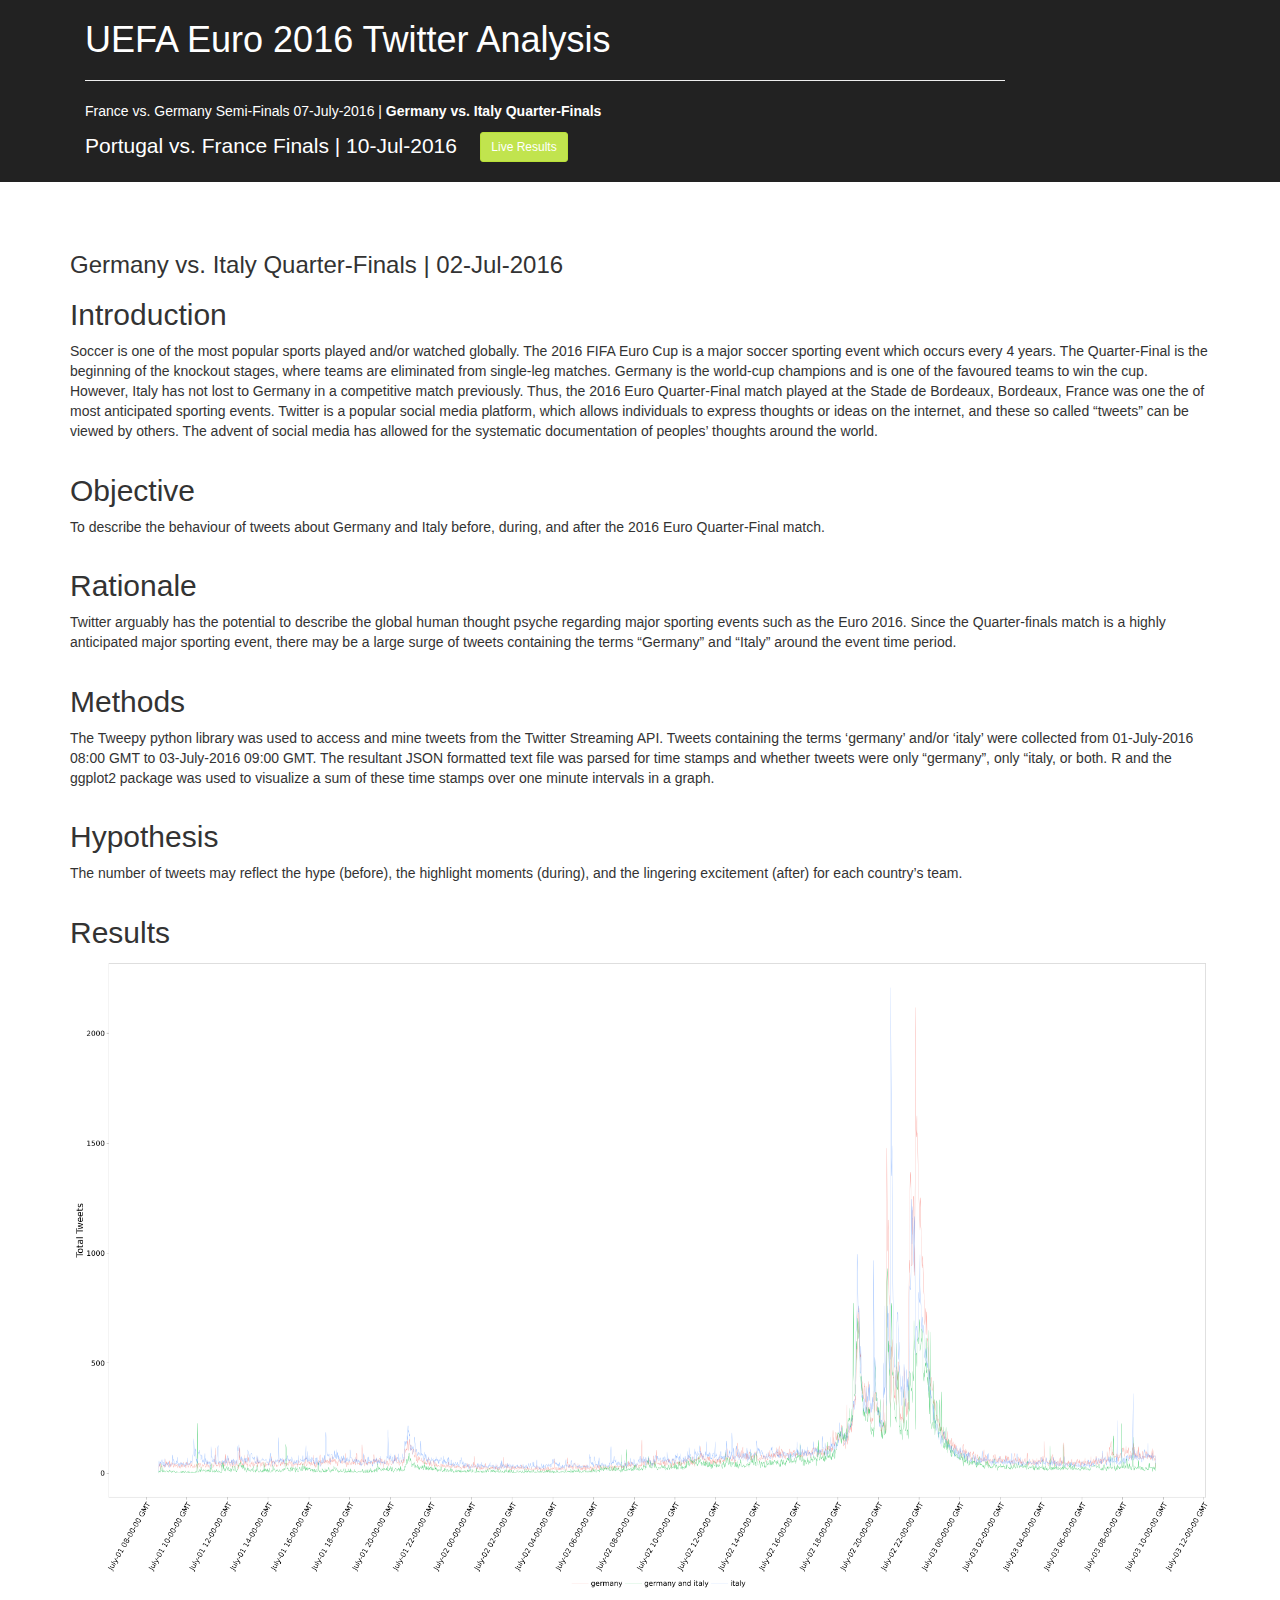
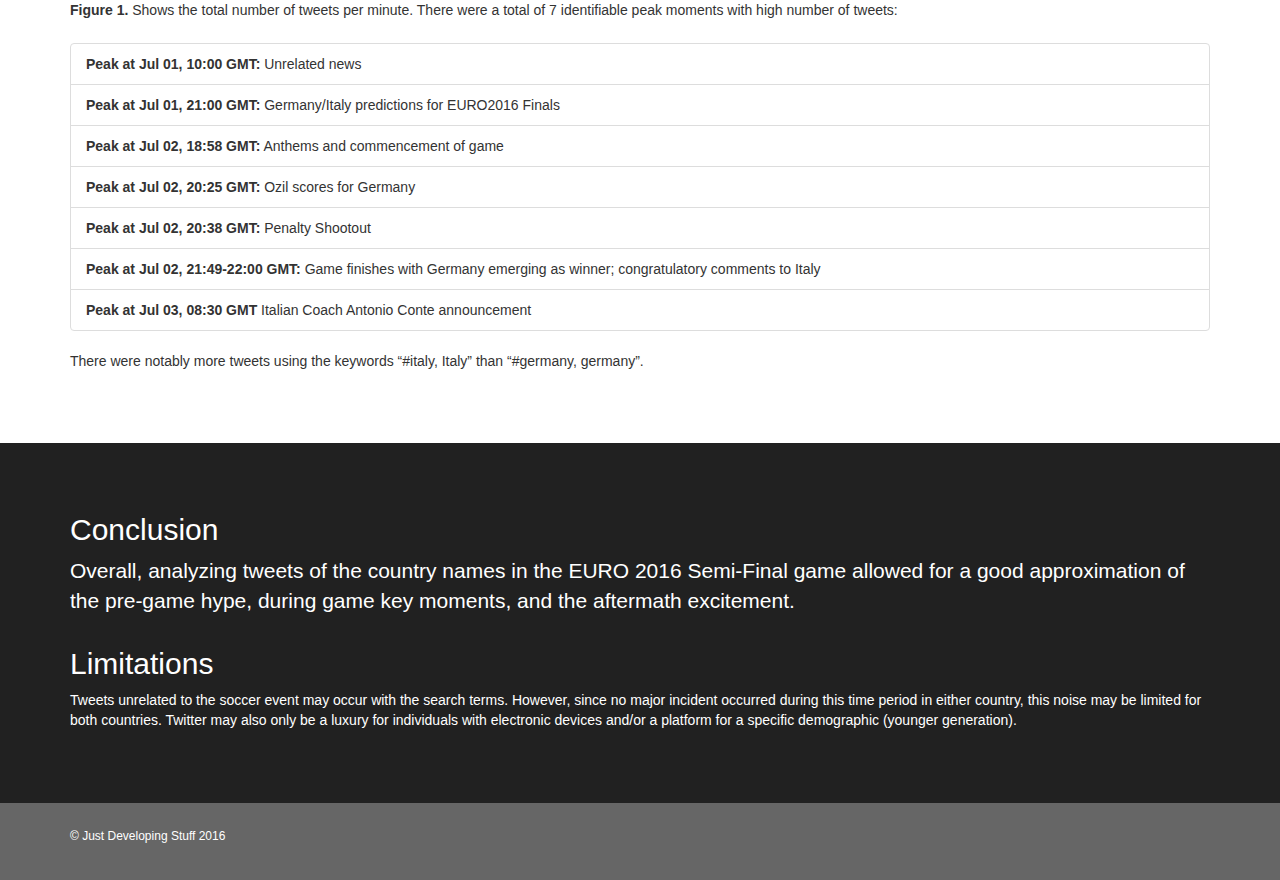
==== quarterfinals_GERITA.html @ 8038da57 "Add Live finals game page" ====
<!doctype html>

<html lang="en">
<head>
    <meta charset="utf-8">
    <meta name="viewport" content="width=device-width, initial-scale=1, shrink-to-fit=no">
    <meta http-equiv="x-ua-compatible" content="ie=edge">    

<!--Bootstrap CSS-->
    <link rel="stylesheet" href="bootstrap.min.css"> 

<!--Custom CSS-->
     <link rel="stylesheet" href="styles.css">  
  
</head>
<body>
     
    <section id="cover">
        <div id="cover-caption">
            <div class="container">
                <div class="col-sm-10">
                  <h1 class="display-3">UEFA Euro 2016 Twitter Analysis</h1>
                  <hr class="m-y-2">
                    <p>France vs. Germany Semi-Finals 07-July-2016 | <b>Germany vs. Italy Quarter-Finals</b>
                  </p>
                  <p class="lead">Portugal vs. France Finals | 10-Jul-2016&nbsp;&nbsp;&nbsp;                 
                    <a class="btn btn-primary btn-sm" href="index.html" role="button">Live Results</a>  </p>

                </div>
            </div>
        </div>
    </section>


<section id="writeup">
    <div class="section-content">
        <div class="container">
            <h3>Germany vs. Italy Quarter-Finals | 02-Jul-2016</h3>
            <h2>Introduction</h2>
            <p>Soccer is one of the most popular sports played and/or watched globally. The 2016 FIFA Euro Cup is a major soccer sporting event which occurs every 4 years. The Quarter-Final is the beginning of the knockout stages, where teams are eliminated from single-leg matches. Germany is the world-cup champions and is one of the favoured teams to win the cup. However, Italy has not lost to Germany in a competitive match previously. Thus, the 2016 Euro Quarter-Final match played at the Stade de Bordeaux, Bordeaux, France was one the of most anticipated sporting events. Twitter is a popular social media platform, which allows individuals to express thoughts or ideas on the internet, and these so called “tweets” can be viewed by others. The advent of social media has allowed for the systematic documentation of peoples’ thoughts around the world.</p>
            
            <h2>Objective</h2>
            <p>To describe the behaviour of tweets about Germany and Italy before, during, and after the 2016 Euro Quarter-Final match.</p>
            
            <h2>Rationale</h2>
            <p>Twitter arguably has the potential to describe the global human thought psyche regarding major sporting events such as the Euro 2016. Since the Quarter-finals match is a highly anticipated major sporting event, there may be a large surge of tweets containing the terms “Germany” and “Italy” around the event time period.</p>
            
            <h2>Methods</h2>
            <p>The Tweepy python library was used to access and mine tweets from the Twitter Streaming API. Tweets containing the terms ‘germany’ and/or ‘italy’ were collected from 01-July-2016 08:00 GMT to 03-July-2016 09:00 GMT. The resultant JSON formatted text file was parsed for time stamps and whether tweets were only “germany”, only “italy, or both. R and the ggplot2 package was used to visualize a sum of these time stamps over one minute intervals in a graph.
            </p>
            
            <h2>Hypothesis</h2>
            <p>The number of tweets may reflect the hype (before), the highlight moments (during), and the lingering excitement (after) for each country’s team.</p>
            
            <h2 id="results">Results</h2>

              <a href="tweet.png" target="_blank">
                    <img src="tweet.png" padding-bottom="50px"/>
              </a>
            
            
            <p><b>Figure 1.</b>  Shows the total number of tweets per minute. There were a total of 7 identifiable peak moments with high number of tweets: </p>

            <ul class="list-group">
                <li class="list-group-item"><b>Peak at Jul 01, 10:00 GMT:</b> Unrelated news</li>
                <li class="list-group-item"><b>Peak at Jul 01, 21:00 GMT:</b> Germany/Italy predictions for EURO2016 Finals</li>
                <li class="list-group-item"><b>Peak at Jul 02, 18:58 GMT:</b> Anthems and commencement of game</li>
                <li class="list-group-item"><b>Peak at Jul 02, 20:25 GMT:</b> Ozil scores for Germany</li>
                <li class="list-group-item"><b>Peak at Jul 02, 20:38 GMT:</b> Penalty Shootout</li>
                <li class="list-group-item"><b>Peak at Jul 02, 21:49-22:00 GMT:</b> Game finishes with Germany emerging as winner; congratulatory comments to Italy</li>
                <li class="list-group-item"><b>Peak at Jul 03, 08:30 GMT</b> Italian Coach Antonio Conte announcement</li>
                </ul>
            
            <p>There were notably more tweets using the keywords “#italy, Italy” than “#germany, germany”.</p> 
            
            
        </div></div>
            </section>
 
<section id="conclusions">
    <div class="section-content">
        <div class="container">
                    <h2>Conclusion</h2>
                    <p class="lead">
                        Overall, analyzing tweets of the country names in the EURO 2016 Semi-Final game allowed for a good approximation of the pre-game hype, during game key moments, and the aftermath excitement.
                    </p>
                    
                    <h2>Limitations</h2>
                    <p>Tweets unrelated to the soccer event may occur with the search terms. However, since no major incident occurred during this time period in either country, this noise may be limited for both countries. Twitter may also only be a luxury for individuals with electronic devices and/or a platform for a specific demographic (younger generation).</p>
                
        </div>
    </div>
</section>

<footer id="footer-main">
    <div class="container">
        <div class="row">
            <div class="col-sm-3">
                <p>&copy; Just Developing Stuff 2016</p>
            </div>
            <!-- To add in later / edit
            <div class="col-sm-3">
                <ul class="list-unstyled">
                    <li><a href="">Home</a></li>
                    <li><a href="">What We Do</a></li>
                    <li><a href="">Our Projects</a></li>
                    <li><a href="">Fun Stuff</a></li>
                </ul>
            </div>
            <div class="col-sm-3">
                <ul class="list-unstyled">
                    <li><a href="">facebook</a></li>
                    <li><a href="">twitter</a></li>
                    <li><a href="">youtube</a></li>
                    <li><a href="">linkedin</a></li>
                </ul>
            </div>
            <div class="col-sm-3">
                <h5>Title to Intro</h5>
                <p>Intro to add later</p>
            </div>
            -->
        </div>
    </div>
</footer>

<!--jQuery, Bootstrap JS-->
    <script src="https://ajax.googleapis.com/ajax/libs/jquery/2.1.4/jquery.min.js"></script>
    <script src="bootstrap.min.js"></script>

</body> 


</html>
---- styles.css ----
/* styles.css */

html,
body {
    height: 100%;
}

img {
    max-width: 100%;
    /*give the max of the width and shrink appropriately*/
}

/* cover */

#cover {
    /*background: #222 url('bg.jpg') top center no-repeat;*/
    background: #222;
    color: white;
    text-align: left;
    display: flex;
    align-items: right;
}

#writeup {
    background-color: white;
}

#writeup b {
    color:
}

#writeup p {
    padding-bottom: 1.25rem;
}

#cover-caption {
    width: 100%;
}

.section-content {
    padding: 5rem 0; /*rem is a reference to the root html font-size, in this case 16px*5 = 80px*/
}

#conclusions {
    background-color: #212121;
    color: white;
}

#conclusions p {
    padding-bottom: 1.25rem;
}

.about-text {
    background: rgba(0,0,0,0.8);
    color: white;
    padding: 1.875rem;
}

#footer-main {
    background-color: #666;
    color: white;
    font-size: 1.2rem;
    padding: 2.5rem 0;
}
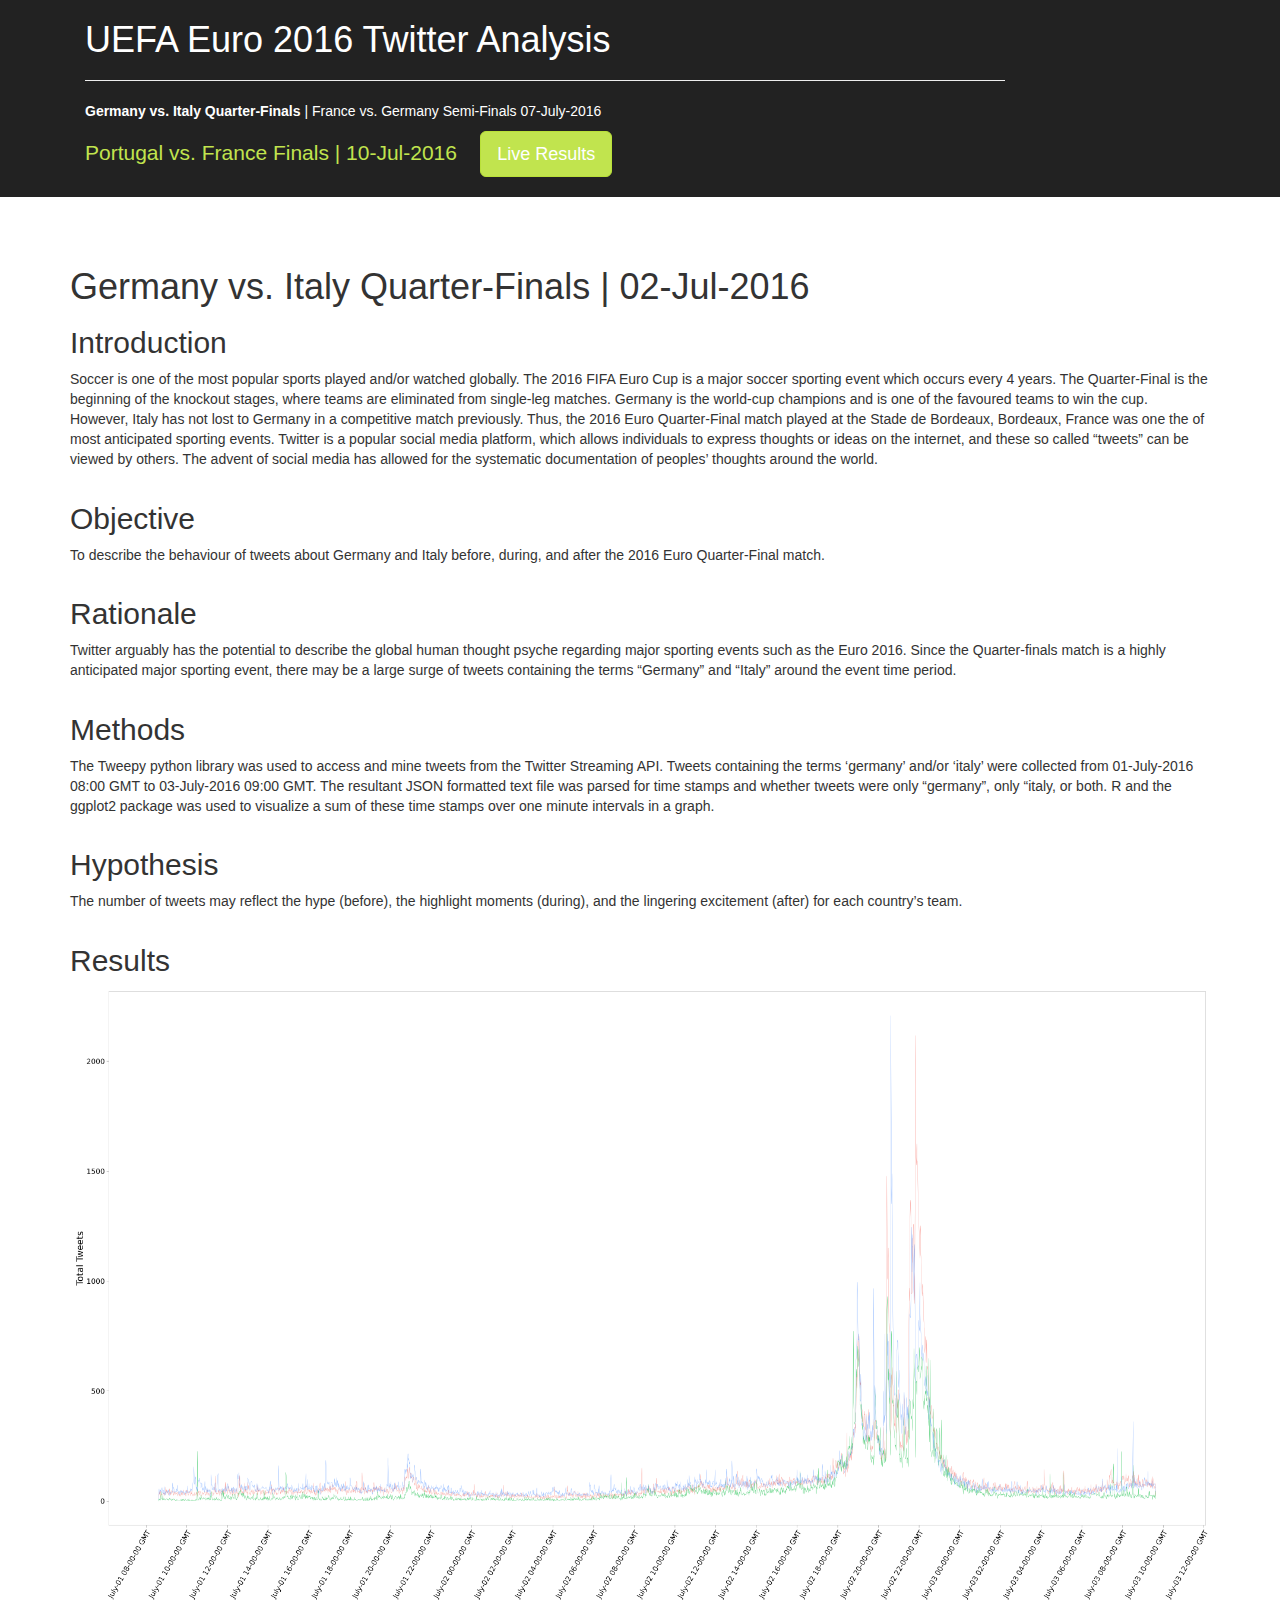
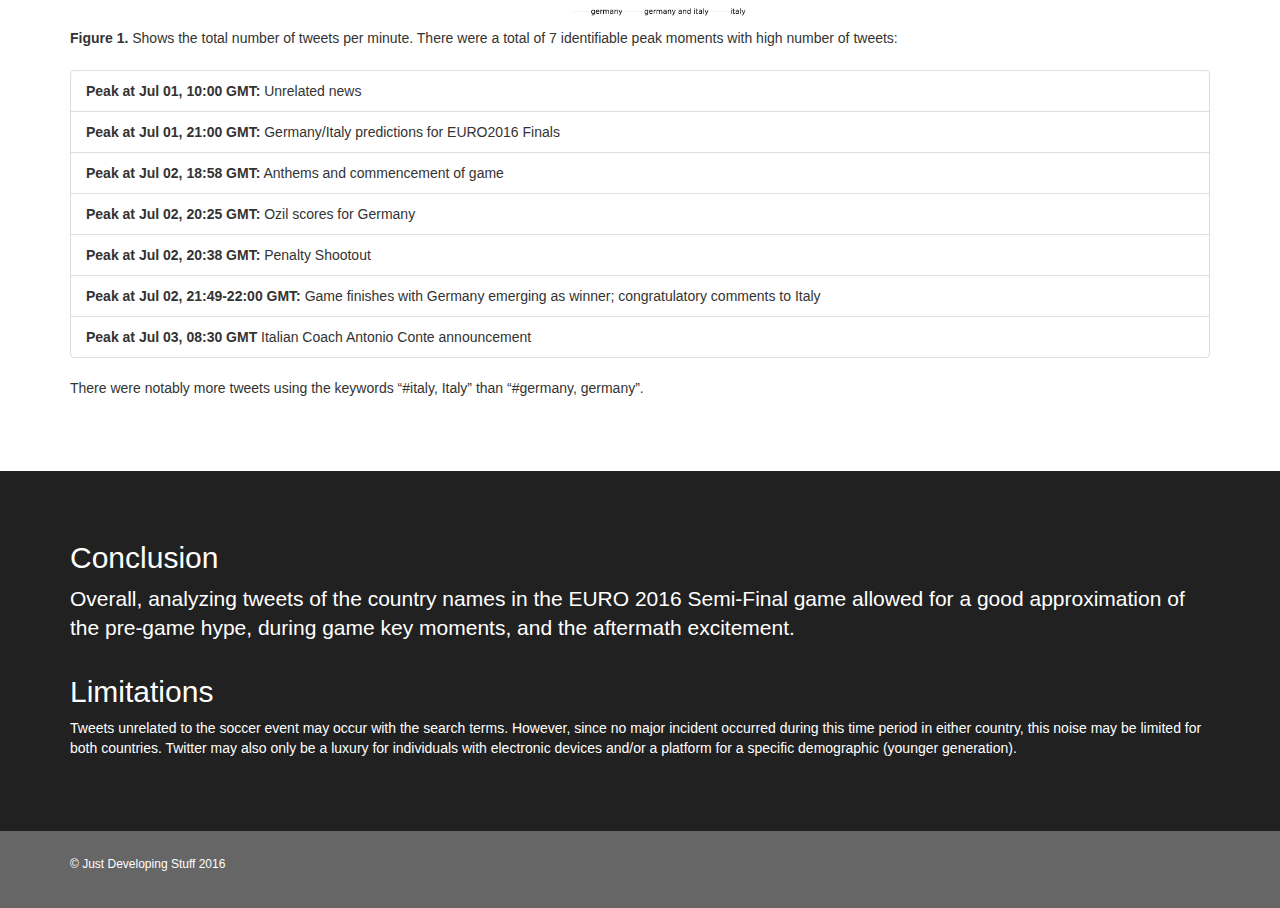
==== commit 9a16d3aa: "update webpages elements and links for finals" ====
--- a/quarterfinals_GERITA.html
+++ b/quarterfinals_GERITA.html
@@ -21,10 +21,10 @@
                 <div class="col-sm-10">
                   <h1 class="display-3">UEFA Euro 2016 Twitter Analysis</h1>
                   <hr class="m-y-2">
-                    <p>France vs. Germany Semi-Finals 07-July-2016 | <b>Germany vs. Italy Quarter-Finals</b>
+                    <p><b>Germany vs. Italy Quarter-Finals</b> | France vs. Germany Semi-Finals 07-July-2016
                   </p>
-                  <p class="lead">Portugal vs. France Finals | 10-Jul-2016&nbsp;&nbsp;&nbsp;                 
-                    <a class="btn btn-primary btn-sm" href="index.html" role="button">Live Results</a>  </p>
+                  <p class="lead"><a href="index.html">Portugal vs. France Finals | 10-Jul-2016</a>&nbsp;&nbsp;&nbsp;                 
+                    <a class="btn btn-primary btn-lg" href="index.html#results" role="button">Live Results</a></p>
 
                 </div>
             </div>
@@ -35,7 +35,7 @@
 <section id="writeup">
     <div class="section-content">
         <div class="container">
-            <h3>Germany vs. Italy Quarter-Finals | 02-Jul-2016</h3>
+            <h1>Germany vs. Italy Quarter-Finals | 02-Jul-2016</h1>
             <h2>Introduction</h2>
             <p>Soccer is one of the most popular sports played and/or watched globally. The 2016 FIFA Euro Cup is a major soccer sporting event which occurs every 4 years. The Quarter-Final is the beginning of the knockout stages, where teams are eliminated from single-leg matches. Germany is the world-cup champions and is one of the favoured teams to win the cup. However, Italy has not lost to Germany in a competitive match previously. Thus, the 2016 Euro Quarter-Final match played at the Stade de Bordeaux, Bordeaux, France was one the of most anticipated sporting events. Twitter is a popular social media platform, which allows individuals to express thoughts or ideas on the internet, and these so called “tweets” can be viewed by others. The advent of social media has allowed for the systematic documentation of peoples’ thoughts around the world.</p>
             
